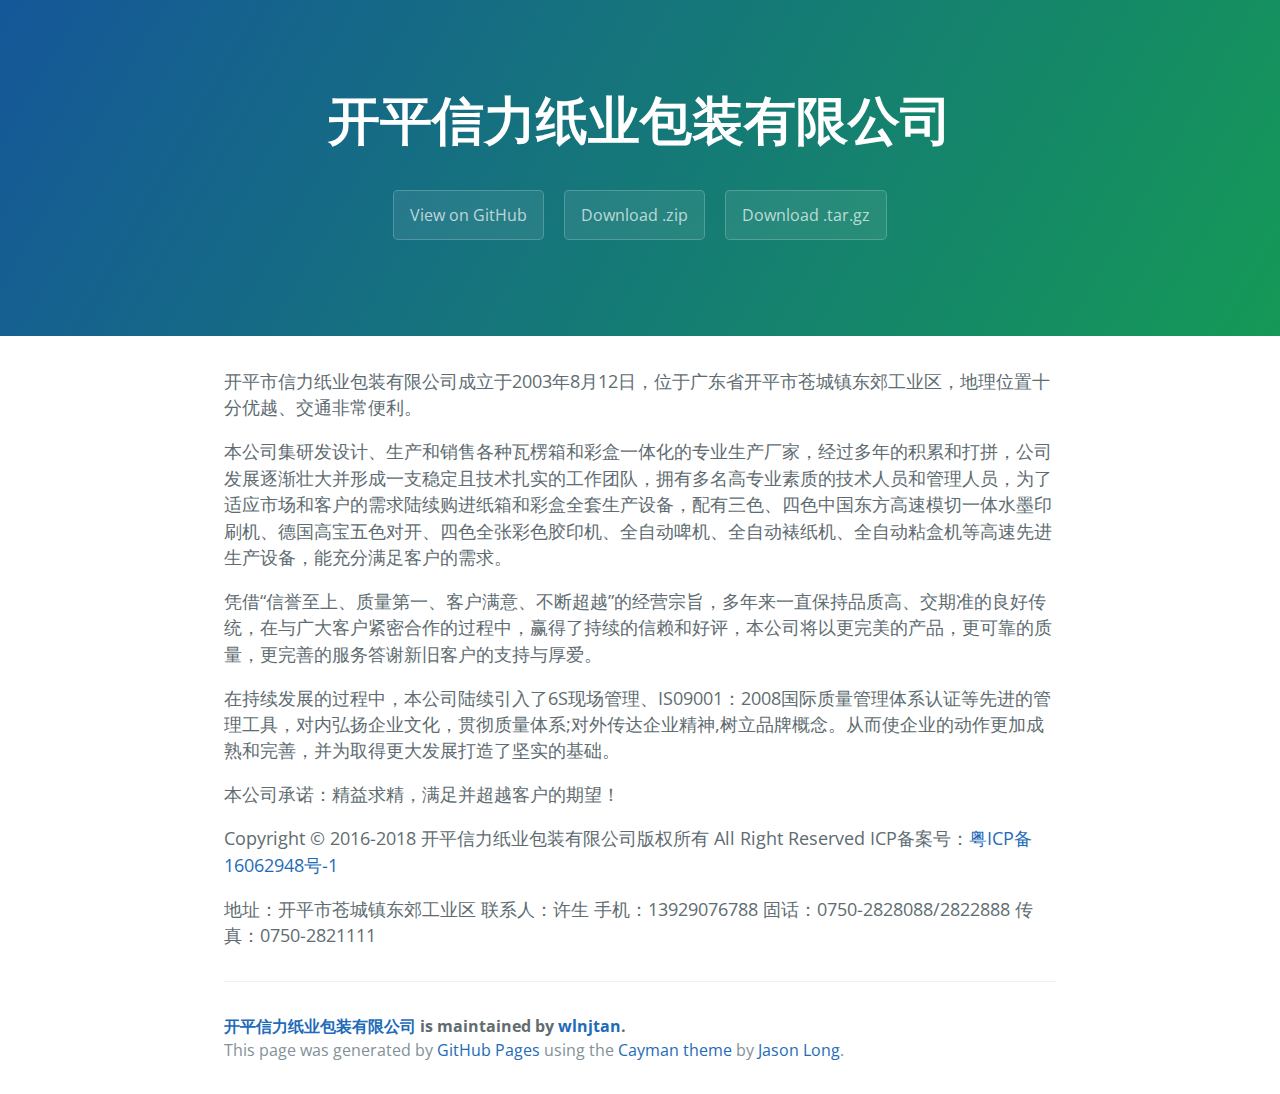
==== index.html @ 3b200a94 "Create master branch via GitHub" ====
<!DOCTYPE html>
<html lang="en-us">
  <head>
    <meta charset="UTF-8">
    <title>开平信力纸业包装有限公司 by wlnjtan</title>
    <meta name="viewport" content="width=device-width, initial-scale=1">
    <link rel="stylesheet" type="text/css" href="stylesheets/normalize.css" media="screen">
    <link href='https://fonts.googleapis.com/css?family=Open+Sans:400,700' rel='stylesheet' type='text/css'>
    <link rel="stylesheet" type="text/css" href="stylesheets/stylesheet.css" media="screen">
    <link rel="stylesheet" type="text/css" href="stylesheets/github-light.css" media="screen">
  </head>
  <body>
    <section class="page-header">
      <h1 class="project-name">开平信力纸业包装有限公司</h1>
      <h2 class="project-tagline"></h2>
      <a href="https://github.com/wlnjtan/xinli" class="btn">View on GitHub</a>
      <a href="https://github.com/wlnjtan/xinli/zipball/master" class="btn">Download .zip</a>
      <a href="https://github.com/wlnjtan/xinli/tarball/master" class="btn">Download .tar.gz</a>
    </section>

    <section class="main-content">
      <p>开平市信力纸业包装有限公司成立于2003年8月12日，位于广东省开平市苍城镇东郊工业区，地理位置十分优越、交通非常便利。</p>

<p>本公司集研发设计、生产和销售各种瓦楞箱和彩盒一体化的专业生产厂家，经过多年的积累和打拼，公司发展逐渐壮大并形成一支稳定且技术扎实的工作团队，拥有多名高专业素质的技术人员和管理人员，为了适应市场和客户的需求陆续购进纸箱和彩盒全套生产设备，配有三色、四色中国东方高速模切一体水墨印刷机、德国高宝五色对开、四色全张彩色胶印机、全自动啤机、全自动裱纸机、全自动粘盒机等高速先进生产设备，能充分满足客户的需求。</p>

<p>凭借“信誉至上、质量第一、客户满意、不断超越”的经营宗旨，多年来一直保持品质高、交期准的良好传统，在与广大客户紧密合作的过程中，赢得了持续的信赖和好评，本公司将以更完美的产品，更可靠的质量，更完善的服务答谢新旧客户的支持与厚爱。</p>

<p>在持续发展的过程中，本公司陆续引入了6S现场管理、IS09001：2008国际质量管理体系认证等先进的管理工具，对内弘扬企业文化，贯彻质量体系;对外传达企业精神,树立品牌概念。从而使企业的动作更加成熟和完善，并为取得更大发展打造了坚实的基础。</p>

<p>本公司承诺：精益求精，满足并超越客户的期望！</p>

<p>Copyright © 2016-2018 开平信力纸业包装有限公司版权所有 All Right Reserved
ICP备案号：<a href="http://www.miitbeian.gov.cn/publish/query/indexFirst.action">粤ICP备16062948号-1</a></p>

<p>地址：开平市苍城镇东郊工业区 联系人：许生  手机：13929076788 固话：0750-2828088/2822888  传真：0750-2821111</p>

      <footer class="site-footer">
        <span class="site-footer-owner"><a href="https://github.com/wlnjtan/xinli">开平信力纸业包装有限公司</a> is maintained by <a href="https://github.com/wlnjtan">wlnjtan</a>.</span>

        <span class="site-footer-credits">This page was generated by <a href="https://pages.github.com">GitHub Pages</a> using the <a href="https://github.com/jasonlong/cayman-theme">Cayman theme</a> by <a href="https://twitter.com/jasonlong">Jason Long</a>.</span>
      </footer>

    </section>

  
  </body>
</html>
---- stylesheets/stylesheet.css ----
* {
  box-sizing: border-box; }

body {
  padding: 0;
  margin: 0;
  font-family: "Open Sans", "Helvetica Neue", Helvetica, Arial, sans-serif;
  font-size: 16px;
  line-height: 1.5;
  color: #606c71; }

a {
  color: #1e6bb8;
  text-decoration: none; }
  a:hover {
    text-decoration: underline; }

.btn {
  display: inline-block;
  margin-bottom: 1rem;
  color: rgba(255, 255, 255, 0.7);
  background-color: rgba(255, 255, 255, 0.08);
  border-color: rgba(255, 255, 255, 0.2);
  border-style: solid;
  border-width: 1px;
  border-radius: 0.3rem;
  transition: color 0.2s, background-color 0.2s, border-color 0.2s; }
  .btn + .btn {
    margin-left: 1rem; }

.btn:hover {
  color: rgba(255, 255, 255, 0.8);
  text-decoration: none;
  background-color: rgba(255, 255, 255, 0.2);
  border-color: rgba(255, 255, 255, 0.3); }

@media screen and (min-width: 64em) {
  .btn {
    padding: 0.75rem 1rem; } }

@media screen and (min-width: 42em) and (max-width: 64em) {
  .btn {
    padding: 0.6rem 0.9rem;
    font-size: 0.9rem; } }

@media screen and (max-width: 42em) {
  .btn {
    display: block;
    width: 100%;
    padding: 0.75rem;
    font-size: 0.9rem; }
    .btn + .btn {
      margin-top: 1rem;
      margin-left: 0; } }

.page-header {
  color: #fff;
  text-align: center;
  background-color: #159957;
  background-image: linear-gradient(120deg, #155799, #159957); }

@media screen and (min-width: 64em) {
  .page-header {
    padding: 5rem 6rem; } }

@media screen and (min-width: 42em) and (max-width: 64em) {
  .page-header {
    padding: 3rem 4rem; } }

@media screen and (max-width: 42em) {
  .page-header {
    padding: 2rem 1rem; } }

.project-name {
  margin-top: 0;
  margin-bottom: 0.1rem; }

@media screen and (min-width: 64em) {
  .project-name {
    font-size: 3.25rem; } }

@media screen and (min-width: 42em) and (max-width: 64em) {
  .project-name {
    font-size: 2.25rem; } }

@media screen and (max-width: 42em) {
  .project-name {
    font-size: 1.75rem; } }

.project-tagline {
  margin-bottom: 2rem;
  font-weight: normal;
  opacity: 0.7; }

@media screen and (min-width: 64em) {
  .project-tagline {
    font-size: 1.25rem; } }

@media screen and (min-width: 42em) and (max-width: 64em) {
  .project-tagline {
    font-size: 1.15rem; } }

@media screen and (max-width: 42em) {
  .project-tagline {
    font-size: 1rem; } }

.main-content :first-child {
  margin-top: 0; }
.main-content img {
  max-width: 100%; }
.main-content h1, .main-content h2, .main-content h3, .main-content h4, .main-content h5, .main-content h6 {
  margin-top: 2rem;
  margin-bottom: 1rem;
  font-weight: normal;
  color: #159957; }
.main-content p {
  margin-bottom: 1em; }
.main-content code {
  padding: 2px 4px;
  font-family: Consolas, "Liberation Mono", Menlo, Courier, monospace;
  font-size: 0.9rem;
  color: #383e41;
  background-color: #f3f6fa;
  border-radius: 0.3rem; }
.main-content pre {
  padding: 0.8rem;
  margin-top: 0;
  margin-bottom: 1rem;
  font: 1rem Consolas, "Liberation Mono", Menlo, Courier, monospace;
  color: #567482;
  word-wrap: normal;
  background-color: #f3f6fa;
  border: solid 1px #dce6f0;
  border-radius: 0.3rem; }
  .main-content pre > code {
    padding: 0;
    margin: 0;
    font-size: 0.9rem;
    color: #567482;
    word-break: normal;
    white-space: pre;
    background: transparent;
    border: 0; }
.main-content .highlight {
  margin-bottom: 1rem; }
  .main-content .highlight pre {
    margin-bottom: 0;
    word-break: normal; }
.main-content .highlight pre, .main-content pre {
  padding: 0.8rem;
  overflow: auto;
  font-size: 0.9rem;
  line-height: 1.45;
  border-radius: 0.3rem; }
.main-content pre code, .main-content pre tt {
  display: inline;
  max-width: initial;
  padding: 0;
  margin: 0;
  overflow: initial;
  line-height: inherit;
  word-wrap: normal;
  background-color: transparent;
  border: 0; }
  .main-content pre code:before, .main-content pre code:after, .main-content pre tt:before, .main-content pre tt:after {
    content: normal; }
.main-content ul, .main-content ol {
  margin-top: 0; }
.main-content blockquote {
  padding: 0 1rem;
  margin-left: 0;
  color: #819198;
  border-left: 0.3rem solid #dce6f0; }
  .main-content blockquote > :first-child {
    margin-top: 0; }
  .main-content blockquote > :last-child {
    margin-bottom: 0; }
.main-content table {
  display: block;
  width: 100%;
  overflow: auto;
  word-break: normal;
  word-break: keep-all; }
  .main-content table th {
    font-weight: bold; }
  .main-content table th, .main-content table td {
    padding: 0.5rem 1rem;
    border: 1px solid #e9ebec; }
.main-content dl {
  padding: 0; }
  .main-content dl dt {
    padding: 0;
    margin-top: 1rem;
    font-size: 1rem;
    font-weight: bold; }
  .main-content dl dd {
    padding: 0;
    margin-bottom: 1rem; }
.main-content hr {
  height: 2px;
  padding: 0;
  margin: 1rem 0;
  background-color: #eff0f1;
  border: 0; }

@media screen and (min-width: 64em) {
  .main-content {
    max-width: 64rem;
    padding: 2rem 6rem;
    margin: 0 auto;
    font-size: 1.1rem; } }

@media screen and (min-width: 42em) and (max-width: 64em) {
  .main-content {
    padding: 2rem 4rem;
    font-size: 1.1rem; } }

@media screen and (max-width: 42em) {
  .main-content {
    padding: 2rem 1rem;
    font-size: 1rem; } }

.site-footer {
  padding-top: 2rem;
  margin-top: 2rem;
  border-top: solid 1px #eff0f1; }

.site-footer-owner {
  display: block;
  font-weight: bold; }

.site-footer-credits {
  color: #819198; }

@media screen and (min-width: 64em) {
  .site-footer {
    font-size: 1rem; } }

@media screen and (min-width: 42em) and (max-width: 64em) {
  .site-footer {
    font-size: 1rem; } }

@media screen and (max-width: 42em) {
  .site-footer {
    font-size: 0.9rem; } }
---- stylesheets/github-light.css ----
/*
The MIT License (MIT)

Copyright (c) 2016 GitHub, Inc.

Permission is hereby granted, free of charge, to any person obtaining a copy
of this software and associated documentation files (the "Software"), to deal
in the Software without restriction, including without limitation the rights
to use, copy, modify, merge, publish, distribute, sublicense, and/or sell
copies of the Software, and to permit persons to whom the Software is
furnished to do so, subject to the following conditions:

The above copyright notice and this permission notice shall be included in all
copies or substantial portions of the Software.

THE SOFTWARE IS PROVIDED "AS IS", WITHOUT WARRANTY OF ANY KIND, EXPRESS OR
IMPLIED, INCLUDING BUT NOT LIMITED TO THE WARRANTIES OF MERCHANTABILITY,
FITNESS FOR A PARTICULAR PURPOSE AND NONINFRINGEMENT. IN NO EVENT SHALL THE
AUTHORS OR COPYRIGHT HOLDERS BE LIABLE FOR ANY CLAIM, DAMAGES OR OTHER
LIABILITY, WHETHER IN AN ACTION OF CONTRACT, TORT OR OTHERWISE, ARISING FROM,
OUT OF OR IN CONNECTION WITH THE SOFTWARE OR THE USE OR OTHER DEALINGS IN THE
SOFTWARE.

*/

.pl-c /* comment */ {
  color: #969896;
}

.pl-c1 /* constant, variable.other.constant, support, meta.property-name, support.constant, support.variable, meta.module-reference, markup.raw, meta.diff.header */,
.pl-s .pl-v /* string variable */ {
  color: #0086b3;
}

.pl-e /* entity */,
.pl-en /* entity.name */ {
  color: #795da3;
}

.pl-smi /* variable.parameter.function, storage.modifier.package, storage.modifier.import, storage.type.java, variable.other */,
.pl-s .pl-s1 /* string source */ {
  color: #333;
}

.pl-ent /* entity.name.tag */ {
  color: #63a35c;
}

.pl-k /* keyword, storage, storage.type */ {
  color: #a71d5d;
}

.pl-s /* string */,
.pl-pds /* punctuation.definition.string, string.regexp.character-class */,
.pl-s .pl-pse .pl-s1 /* string punctuation.section.embedded source */,
.pl-sr /* string.regexp */,
.pl-sr .pl-cce /* string.regexp constant.character.escape */,
.pl-sr .pl-sre /* string.regexp source.ruby.embedded */,
.pl-sr .pl-sra /* string.regexp string.regexp.arbitrary-repitition */ {
  color: #183691;
}

.pl-v /* variable */ {
  color: #ed6a43;
}

.pl-id /* invalid.deprecated */ {
  color: #b52a1d;
}

.pl-ii /* invalid.illegal */ {
  color: #f8f8f8;
  background-color: #b52a1d;
}

.pl-sr .pl-cce /* string.regexp constant.character.escape */ {
  font-weight: bold;
  color: #63a35c;
}

.pl-ml /* markup.list */ {
  color: #693a17;
}

.pl-mh /* markup.heading */,
.pl-mh .pl-en /* markup.heading entity.name */,
.pl-ms /* meta.separator */ {
  font-weight: bold;
  color: #1d3e81;
}

.pl-mq /* markup.quote */ {
  color: #008080;
}

.pl-mi /* markup.italic */ {
  font-style: italic;
  color: #333;
}

.pl-mb /* markup.bold */ {
  font-weight: bold;
  color: #333;
}

.pl-md /* markup.deleted, meta.diff.header.from-file */ {
  color: #bd2c00;
  background-color: #ffecec;
}

.pl-mi1 /* markup.inserted, meta.diff.header.to-file */ {
  color: #55a532;
  background-color: #eaffea;
}

.pl-mdr /* meta.diff.range */ {
  font-weight: bold;
  color: #795da3;
}

.pl-mo /* meta.output */ {
  color: #1d3e81;
}
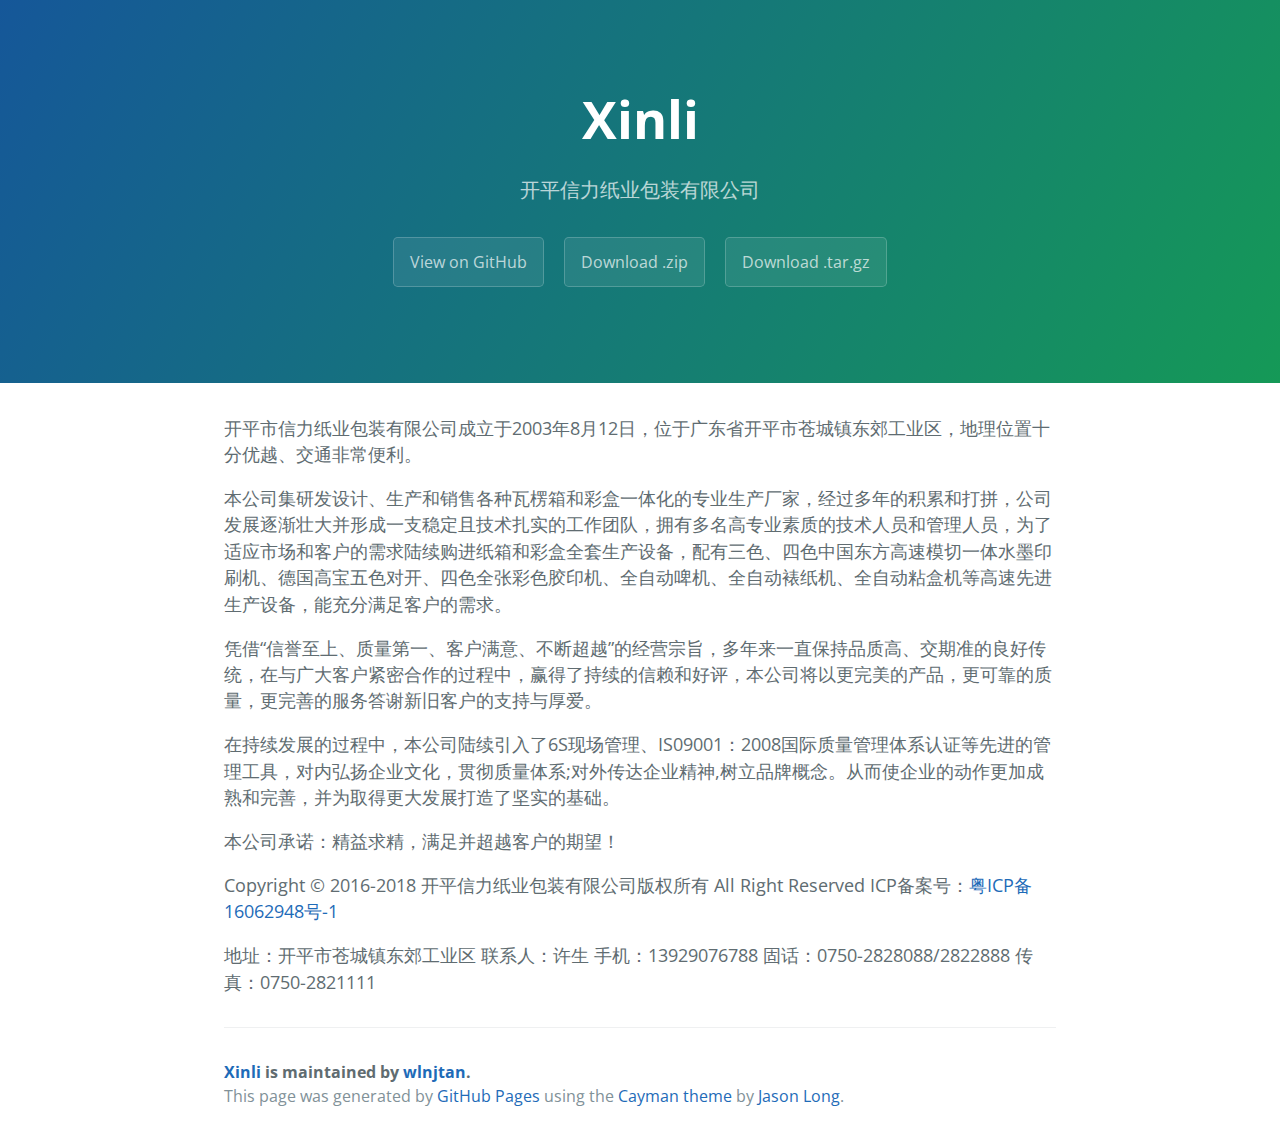
==== commit 2e626bf2: "Create master branch via GitHub" ====
--- a/index.html
+++ b/index.html
@@ -2,7 +2,7 @@
 <html lang="en-us">
   <head>
     <meta charset="UTF-8">
-    <title>开平信力纸业包装有限公司 by wlnjtan</title>
+    <title>Xinli by wlnjtan</title>
     <meta name="viewport" content="width=device-width, initial-scale=1">
     <link rel="stylesheet" type="text/css" href="stylesheets/normalize.css" media="screen">
     <link href='https://fonts.googleapis.com/css?family=Open+Sans:400,700' rel='stylesheet' type='text/css'>
@@ -11,8 +11,8 @@
   </head>
   <body>
     <section class="page-header">
-      <h1 class="project-name">开平信力纸业包装有限公司</h1>
-      <h2 class="project-tagline"></h2>
+      <h1 class="project-name">Xinli</h1>
+      <h2 class="project-tagline">开平信力纸业包装有限公司</h2>
       <a href="https://github.com/wlnjtan/xinli" class="btn">View on GitHub</a>
       <a href="https://github.com/wlnjtan/xinli/zipball/master" class="btn">Download .zip</a>
       <a href="https://github.com/wlnjtan/xinli/tarball/master" class="btn">Download .tar.gz</a>
@@ -35,7 +35,7 @@
 <p>地址：开平市苍城镇东郊工业区 联系人：许生  手机：13929076788 固话：0750-2828088/2822888  传真：0750-2821111</p>
 
       <footer class="site-footer">
-        <span class="site-footer-owner"><a href="https://github.com/wlnjtan/xinli">开平信力纸业包装有限公司</a> is maintained by <a href="https://github.com/wlnjtan">wlnjtan</a>.</span>
+        <span class="site-footer-owner"><a href="https://github.com/wlnjtan/xinli">Xinli</a> is maintained by <a href="https://github.com/wlnjtan">wlnjtan</a>.</span>
 
         <span class="site-footer-credits">This page was generated by <a href="https://pages.github.com">GitHub Pages</a> using the <a href="https://github.com/jasonlong/cayman-theme">Cayman theme</a> by <a href="https://twitter.com/jasonlong">Jason Long</a>.</span>
       </footer>
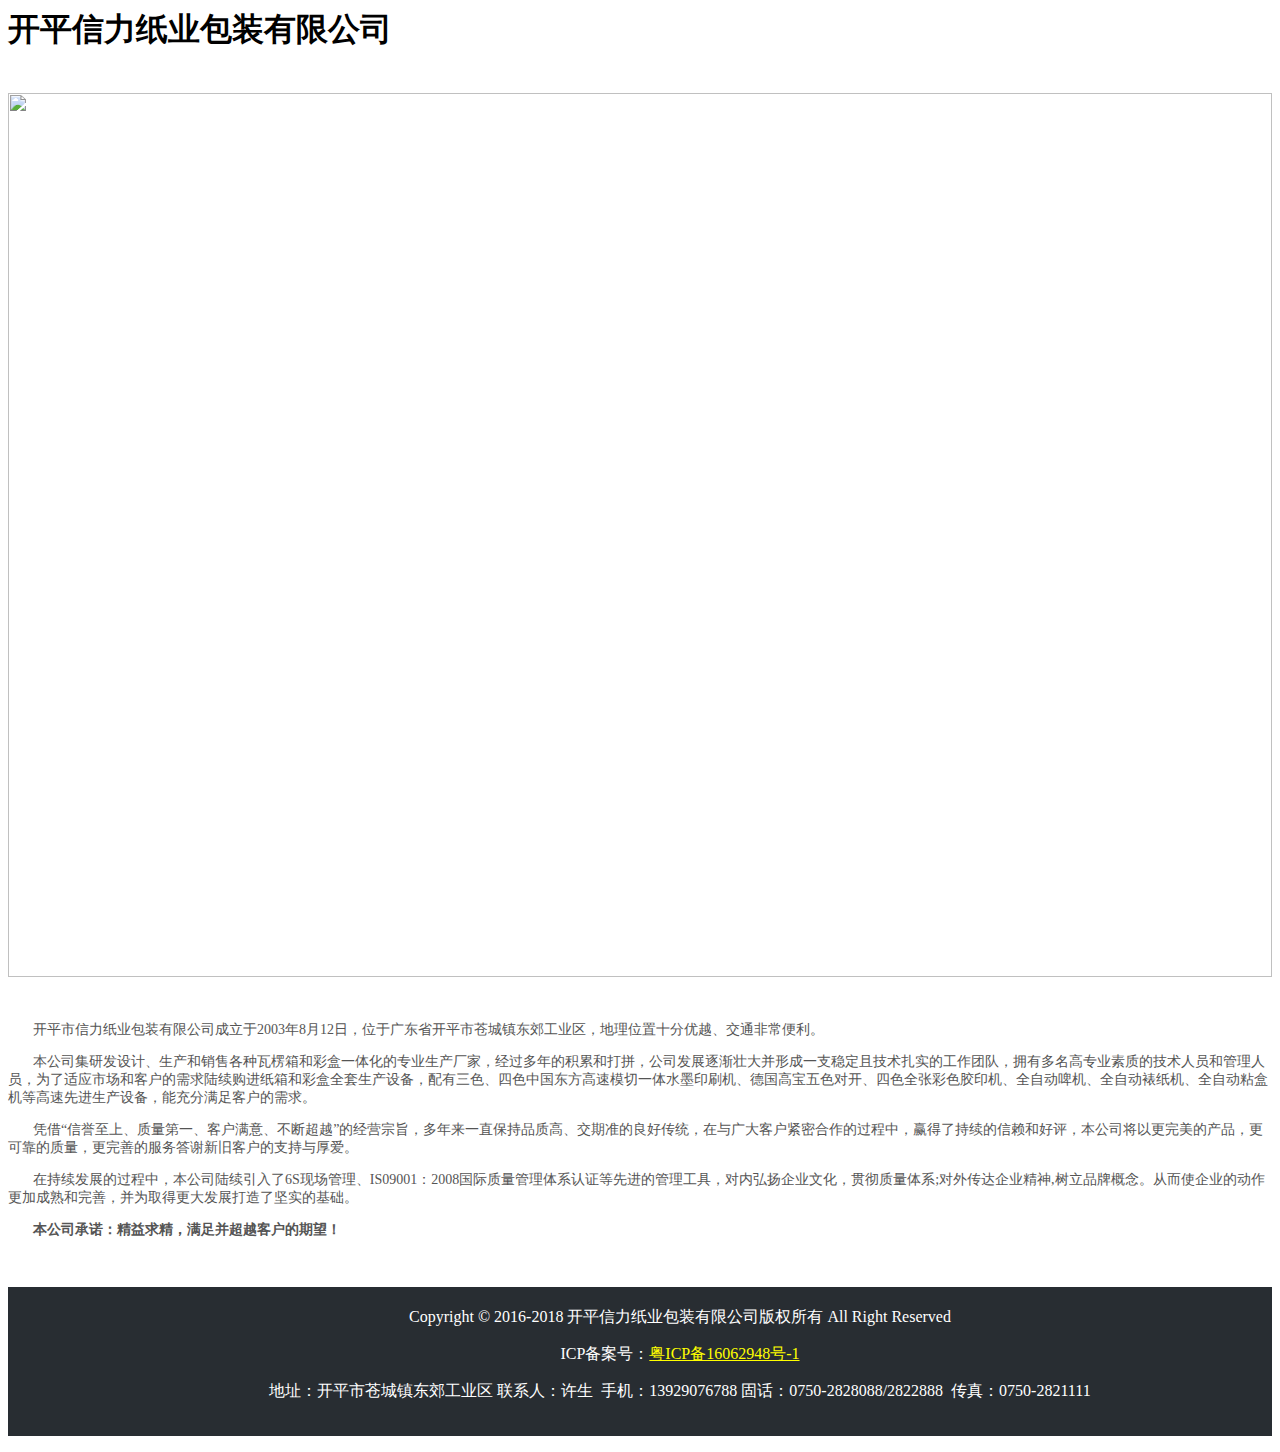
==== commit ccbb77fe: "." ====
--- a/index.html
+++ b/index.html
@@ -1,47 +1,69 @@
-<!DOCTYPE html>
-<html lang="en-us">
-  <head>
-    <meta charset="UTF-8">
-    <title>Xinli by wlnjtan</title>
-    <meta name="viewport" content="width=device-width, initial-scale=1">
-    <link rel="stylesheet" type="text/css" href="stylesheets/normalize.css" media="screen">
-    <link href='https://fonts.googleapis.com/css?family=Open+Sans:400,700' rel='stylesheet' type='text/css'>
-    <link rel="stylesheet" type="text/css" href="stylesheets/stylesheet.css" media="screen">
-    <link rel="stylesheet" type="text/css" href="stylesheets/github-light.css" media="screen">
-  </head>
-  <body>
-    <section class="page-header">
-      <h1 class="project-name">Xinli</h1>
-      <h2 class="project-tagline">开平信力纸业包装有限公司</h2>
-      <a href="https://github.com/wlnjtan/xinli" class="btn">View on GitHub</a>
-      <a href="https://github.com/wlnjtan/xinli/zipball/master" class="btn">Download .zip</a>
-      <a href="https://github.com/wlnjtan/xinli/tarball/master" class="btn">Download .tar.gz</a>
-    </section>
+<html xmlns="http://www.w3.org/1999/xhtml" slick-uniqueid="3"><head>
+    
+    <meta http-equiv="Content-Type" content="text/html; charset=utf-8">
+    <meta http-equiv="X-UA-Compatible" content="IE=edge">
+    <title>信力纸业包装有限公司_信力包装</title>
+    <meta name="keywords" content="纸箱包装, 精品礼盒">
+    <meta name="description" content="纸箱包装, 精品礼盒,彩盒印刷，彩盒定制">
+</head>
+<body data-feedly-mini="yes" youdao="bind">
+<style>
+    .nav-main {
+        left:auto;
+        right:0px;
+    }
+</style>
+<div class="header">
+    <div class="nav-wrap"><!--#d9c1a9;-->
+        <div class="container nav" style=" height:85px;">
+                 <h1 class="logo-bd ui-left" style="margin-top:0px;/* text-align: center; */">
+开平信力纸业包装有限公司
+        </h1>
+        </div>
+    </div>
+</div>
+<div class="hy-box">
+                    <div class="hy-qalist"><img src="cf2.jpg" alt="" style="width:100%;"> 
+<p style="font-family:微软雅黑;color:#555555;font-size:14px;text-indent:25px;">
+	<br>
+</p>
+<p style="font-family:微软雅黑;color:#555555;font-size:14px;text-indent:25px;">
+	开平市信力纸业包装有限公司成立于2003年8月12日，位于广东省开平市苍城镇东郊工业区，地理位置十分优越、交通非常便利。
+</p>
+<p style="font-family:微软雅黑;color:#555555;font-size:14px;text-indent:25px;">
+	本公司集研发设计、生产和销售各种瓦楞箱和彩盒一体化的专业生产厂家，经过多年的积累和打拼，公司发展逐渐壮大并形成一支稳定且技术扎实的工作团队，拥有多名高专业素质的技术人员和管理人员，为了适应市场和客户的需求陆续购进纸箱和彩盒全套生产设备，配有三色、四色中国东方高速模切一体水墨印刷机、德国高宝五色对开、四色全张彩色胶印机、全自动啤机、全自动裱纸机、全自动粘盒机等高速先进生产设备，能充分满足客户的需求。
+</p>
+<p style="font-family:微软雅黑;color:#555555;font-size:14px;text-indent:25px;">
+	凭借“信誉至上、质量第一、客户满意、不断超越”的经营宗旨，多年来一直保持品质高、交期准的良好传统，在与广大客户紧密合作的过程中，赢得了持续的信赖和好评，本公司将以更完美的产品，更可靠的质量，更完善的服务答谢新旧客户的支持与厚爱。
+</p>
+<p style="font-family:微软雅黑;color:#555555;font-size:14px;text-indent:25px;">
+	在持续发展的过程中，本公司陆续引入了6S现场管理、IS09001：2008国际质量管理体系认证等先进的管理工具，对内弘扬企业文化，贯彻质量体系;对外传达企业精神,树立品牌概念。从而使企业的动作更加成熟和完善，并为取得更大发展打造了坚实的基础。
+</p>
+<p style="font-family:微软雅黑;color:#555555;font-size:14px;text-indent:25px;">
+	<strong>本公司承诺：精益求精，满足并超越客户的期望！</strong> 
+</p>
+<br></div>
+                </div>
+<footer style="background:#282d32;">
+    <dl class="container" style="text-align:center;">
+        <dd style="width:100%;color: white;padding-top: 20px;">
+            Copyright © 2016-2018 开平信力纸业包装有限公司版权所有 All Right Reserved<br>
+<p>
+		ICP备案号：<a href="http://www.miitbeian.gov.cn/publish/query/indexFirst.action" target="_blank" style="
+    color: yellow;
+">粤ICP备16062948号-1</a>
+</p>
+<p>
+	地址：开平市苍城镇东郊工业区 联系人：许生 &nbsp;手机：13929076788 固话：0750-2828088/2822888 &nbsp;传真：0750-2821111
+</p>
+<p>
+	<br>
+</p>
+            
+        </dd>
+    </dl>
+</footer>
 
-    <section class="main-content">
-      <p>开平市信力纸业包装有限公司成立于2003年8月12日，位于广东省开平市苍城镇东郊工业区，地理位置十分优越、交通非常便利。</p>
 
-<p>本公司集研发设计、生产和销售各种瓦楞箱和彩盒一体化的专业生产厂家，经过多年的积累和打拼，公司发展逐渐壮大并形成一支稳定且技术扎实的工作团队，拥有多名高专业素质的技术人员和管理人员，为了适应市场和客户的需求陆续购进纸箱和彩盒全套生产设备，配有三色、四色中国东方高速模切一体水墨印刷机、德国高宝五色对开、四色全张彩色胶印机、全自动啤机、全自动裱纸机、全自动粘盒机等高速先进生产设备，能充分满足客户的需求。</p>
 
-<p>凭借“信誉至上、质量第一、客户满意、不断超越”的经营宗旨，多年来一直保持品质高、交期准的良好传统，在与广大客户紧密合作的过程中，赢得了持续的信赖和好评，本公司将以更完美的产品，更可靠的质量，更完善的服务答谢新旧客户的支持与厚爱。</p>
-
-<p>在持续发展的过程中，本公司陆续引入了6S现场管理、IS09001：2008国际质量管理体系认证等先进的管理工具，对内弘扬企业文化，贯彻质量体系;对外传达企业精神,树立品牌概念。从而使企业的动作更加成熟和完善，并为取得更大发展打造了坚实的基础。</p>
-
-<p>本公司承诺：精益求精，满足并超越客户的期望！</p>
-
-<p>Copyright © 2016-2018 开平信力纸业包装有限公司版权所有 All Right Reserved
-ICP备案号：<a href="http://www.miitbeian.gov.cn/publish/query/indexFirst.action">粤ICP备16062948号-1</a></p>
-
-<p>地址：开平市苍城镇东郊工业区 联系人：许生  手机：13929076788 固话：0750-2828088/2822888  传真：0750-2821111</p>
-
-      <footer class="site-footer">
-        <span class="site-footer-owner"><a href="https://github.com/wlnjtan/xinli">Xinli</a> is maintained by <a href="https://github.com/wlnjtan">wlnjtan</a>.</span>
-
-        <span class="site-footer-credits">This page was generated by <a href="https://pages.github.com">GitHub Pages</a> using the <a href="https://github.com/jasonlong/cayman-theme">Cayman theme</a> by <a href="https://twitter.com/jasonlong">Jason Long</a>.</span>
-      </footer>
-
-    </section>
-
-  
-  </body>
-</html>
+<div id="feedly-mini" title="feedly Mini tookit"></div></body></html>
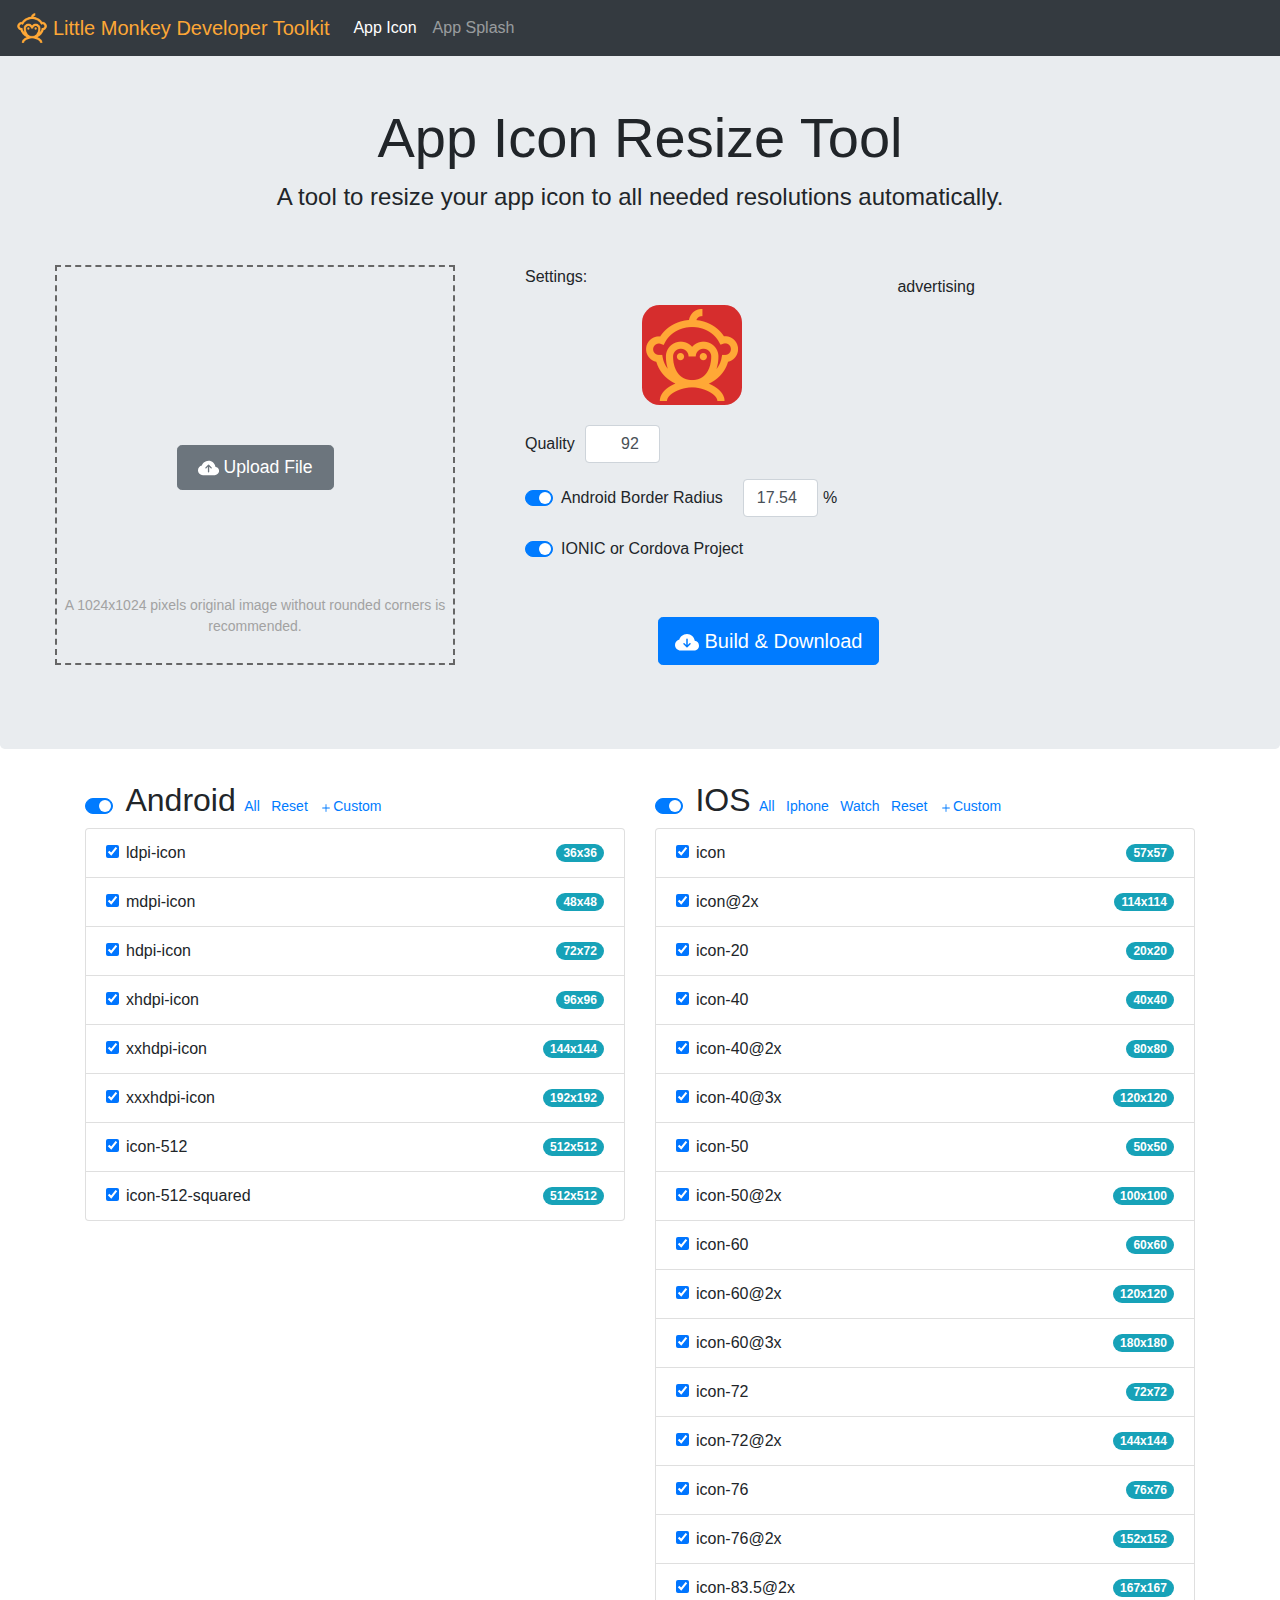
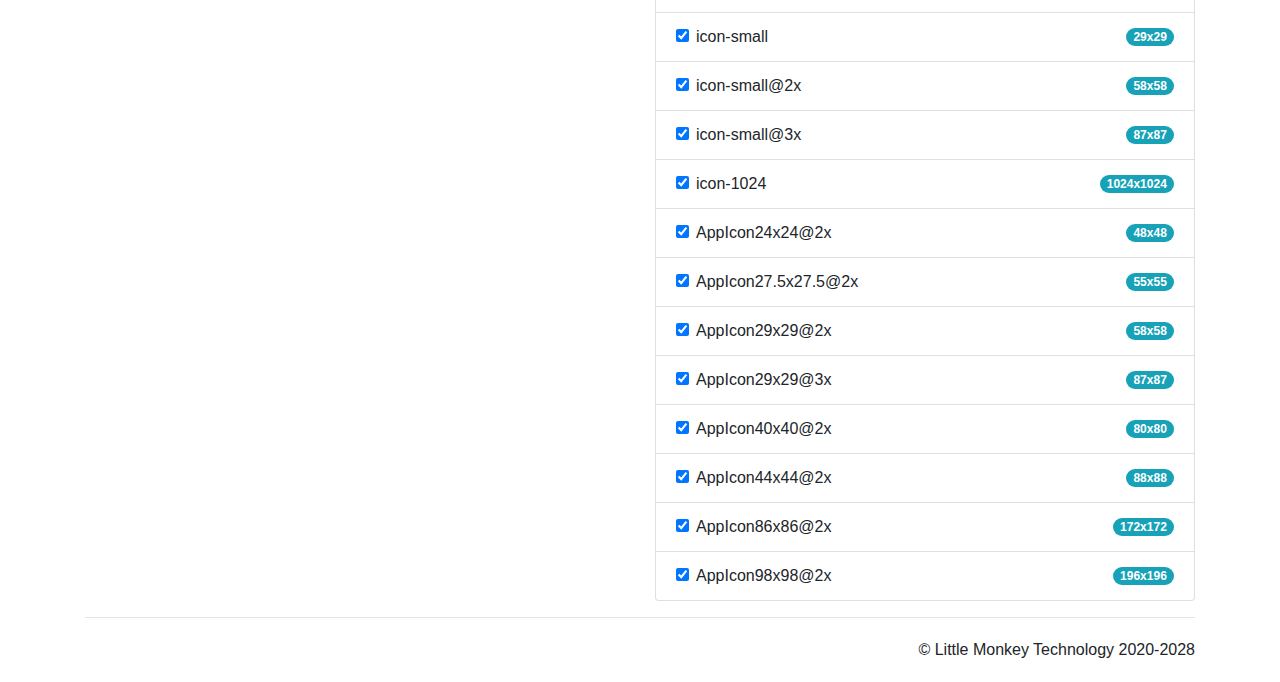
==== commit 1e90349d: "Add files via upload" ====
--- a/index.html
+++ b/index.html
@@ -1,69 +1,298 @@
-<html xmlns="http://www.w3.org/1999/xhtml" slick-uniqueid="3"><head>
-    
-    <meta http-equiv="Content-Type" content="text/html; charset=utf-8">
-    <meta http-equiv="X-UA-Compatible" content="IE=edge">
-    <title>信力纸业包装有限公司_信力包装</title>
-    <meta name="keywords" content="纸箱包装, 精品礼盒">
-    <meta name="description" content="纸箱包装, 精品礼盒,彩盒印刷，彩盒定制">
-</head>
-<body data-feedly-mini="yes" youdao="bind">
-<style>
-    .nav-main {
-        left:auto;
-        right:0px;
-    }
-</style>
-<div class="header">
-    <div class="nav-wrap"><!--#d9c1a9;-->
-        <div class="container nav" style=" height:85px;">
-                 <h1 class="logo-bd ui-left" style="margin-top:0px;/* text-align: center; */">
-开平信力纸业包装有限公司
-        </h1>
-        </div>
-    </div>
-</div>
-<div class="hy-box">
-                    <div class="hy-qalist"><img src="cf2.jpg" alt="" style="width:100%;"> 
-<p style="font-family:微软雅黑;color:#555555;font-size:14px;text-indent:25px;">
-	<br>
-</p>
-<p style="font-family:微软雅黑;color:#555555;font-size:14px;text-indent:25px;">
-	开平市信力纸业包装有限公司成立于2003年8月12日，位于广东省开平市苍城镇东郊工业区，地理位置十分优越、交通非常便利。
-</p>
-<p style="font-family:微软雅黑;color:#555555;font-size:14px;text-indent:25px;">
-	本公司集研发设计、生产和销售各种瓦楞箱和彩盒一体化的专业生产厂家，经过多年的积累和打拼，公司发展逐渐壮大并形成一支稳定且技术扎实的工作团队，拥有多名高专业素质的技术人员和管理人员，为了适应市场和客户的需求陆续购进纸箱和彩盒全套生产设备，配有三色、四色中国东方高速模切一体水墨印刷机、德国高宝五色对开、四色全张彩色胶印机、全自动啤机、全自动裱纸机、全自动粘盒机等高速先进生产设备，能充分满足客户的需求。
-</p>
-<p style="font-family:微软雅黑;color:#555555;font-size:14px;text-indent:25px;">
-	凭借“信誉至上、质量第一、客户满意、不断超越”的经营宗旨，多年来一直保持品质高、交期准的良好传统，在与广大客户紧密合作的过程中，赢得了持续的信赖和好评，本公司将以更完美的产品，更可靠的质量，更完善的服务答谢新旧客户的支持与厚爱。
-</p>
-<p style="font-family:微软雅黑;color:#555555;font-size:14px;text-indent:25px;">
-	在持续发展的过程中，本公司陆续引入了6S现场管理、IS09001：2008国际质量管理体系认证等先进的管理工具，对内弘扬企业文化，贯彻质量体系;对外传达企业精神,树立品牌概念。从而使企业的动作更加成熟和完善，并为取得更大发展打造了坚实的基础。
-</p>
-<p style="font-family:微软雅黑;color:#555555;font-size:14px;text-indent:25px;">
-	<strong>本公司承诺：精益求精，满足并超越客户的期望！</strong> 
-</p>
-<br></div>
-                </div>
-<footer style="background:#282d32;">
-    <dl class="container" style="text-align:center;">
-        <dd style="width:100%;color: white;padding-top: 20px;">
-            Copyright © 2016-2018 开平信力纸业包装有限公司版权所有 All Right Reserved<br>
-<p>
-		ICP备案号：<a href="http://www.miitbeian.gov.cn/publish/query/indexFirst.action" target="_blank" style="
-    color: yellow;
-">粤ICP备16062948号-1</a>
-</p>
-<p>
-	地址：开平市苍城镇东郊工业区 联系人：许生 &nbsp;手机：13929076788 固话：0750-2828088/2822888 &nbsp;传真：0750-2821111
-</p>
-<p>
-	<br>
-</p>
-            
-        </dd>
-    </dl>
-</footer>
-
-
-
-<div id="feedly-mini" title="feedly Mini tookit"></div></body></html>
+<!doctype html>
+<html lang="en">
+  <head>
+    <!-- Required meta tags -->
+    <meta charset="utf-8">
+    <meta name="viewport" content="width=device-width, initial-scale=1, shrink-to-fit=no">
+
+    <!-- Bootstrap CSS -->
+    <!--link rel="stylesheet" href="https://stackpath.bootstrapcdn.com/bootstrap/4.5.0/css/bootstrap.min.css" integrity="sha384-9aIt2nRpC12Uk9gS9baDl411NQApFmC26EwAOH8WgZl5MYYxFfc+NcPb1dKGj7Sk" crossorigin="anonymous"-->
+	
+	<link rel="stylesheet" href="./css/bootstrap.min.css">
+	
+	<link rel="stylesheet" href="./css/main.css">
+	<link rel="icon" href="favicon.ico" type="images/x-icon">
+
+    <title>Little Monkey Developer Toolkit</title>
+  </head>
+  <body>
+    <nav class="navbar navbar-expand-md navbar-dark fixed-top bg-dark">
+  <img src="./img/icon.png" style="width:2rem; margin-right:5px;" /> <span class="navbar-brand">Little Monkey Developer Toolkit</span>
+  <button class="navbar-toggler" type="button" data-toggle="collapse" data-target="#navbarsExampleDefault" aria-controls="navbarsExampleDefault" aria-expanded="false" aria-label="Toggle navigation">
+    <span class="navbar-toggler-icon"></span>
+  </button>
+
+  <div class="collapse navbar-collapse" id="navbarsExampleDefault">
+    <ul class="navbar-nav mr-auto">
+      <li class="nav-item active appicon-nav">
+        <a class="nav-link" href="javascript:void(0);" onclick="switchTool('appicon')">App Icon <span class="sr-only">(current)</span></a>
+      </li>
+      <li class="nav-item appsplash-nav">
+        <a class="nav-link" href="javascript:void(0);" onclick="switchTool('appsplash')">App Splash</a>
+      </li>
+      <!-- li class="nav-item">
+        <a class="nav-link disabled" href="#" tabindex="-1" aria-disabled="true">Disabled</a>
+      </li>
+      <li class="nav-item dropdown">
+        <a class="nav-link dropdown-toggle" href="#" id="dropdown01" data-toggle="dropdown" aria-haspopup="true" aria-expanded="false">Dropdown</a>
+        <div class="dropdown-menu" aria-labelledby="dropdown01">
+          <a class="dropdown-item" href="#">Action</a>
+          <a class="dropdown-item" href="#">Another action</a>
+          <a class="dropdown-item" href="#">Something else here</a>
+        </div>
+      </li-->
+    </ul>
+
+  </div>
+</nav>
+
+<main role="main">
+
+  <!-- Main jumbotron for a primary marketing message or call to action -->
+  <div class="jumbotron">
+    <div class="container">
+      <h1 id="header-title" class="display-4">App Icon Resize Tool</h1>
+      <p>A tool to resize your app icon to all needed resolutions automatically.</p>
+	  
+	  <div class="upload-area splash">
+		<div class="uploaddiv" draggable="false" ondrop="dropfile(event)">
+			<button type="button" class="btn btn-secondary btn-lg upload-btn">
+				<svg width="1.2em" height="1.2em" viewBox="0 0 16 16" class="bi bi-cloud-arrow-up-fill" fill="currentColor" xmlns="http://www.w3.org/2000/svg">
+				  <path fill-rule="evenodd" d="M8 2a5.53 5.53 0 0 0-3.594 1.342c-.766.66-1.321 1.52-1.464 2.383C1.266 6.095 0 7.555 0 9.318 0 11.366 1.708 13 3.781 13h8.906C14.502 13 16 11.57 16 9.773c0-1.636-1.242-2.969-2.834-3.194C12.923 3.999 10.69 2 8 2zm2.354 5.146l-2-2a.5.5 0 0 0-.708 0l-2 2a.5.5 0 1 0 .708.708L7.5 6.707V10.5a.5.5 0 0 0 1 0V6.707l1.146 1.147a.5.5 0 0 0 .708-.708z"/>
+				</svg>
+				<input type="file" id="changeMore" onchange="fileChange(event)" accept="image/*">
+				Upload File
+			</button>
+			
+			<p class="only-icon">A 1024x1024 pixels original image without rounded corners is recommended.</p>
+			<p class="only-splash">A 2732x2732 pixels original image is recommended.</p>
+			<div id="previewdiv" style="display:block;">
+				<div id="ImgCon" onclick="showSafeArea()">
+					
+				</div>
+				<div id="safe-area">
+				</div>
+			</div>
+		</div>
+		<div class="control-area">
+			<p style="font-weight:500;">
+				Settings:
+			</p>
+			<img id="icon-preview" src="./img/icon.png">
+			<div class="form-group form-inline">
+				<label>Quality</label>
+				<input type="number" class="form-control" min="50" max="100.00" step="1" id="output-quality" value="92" placeholder="percentage">
+			</div>
+			<form class="form-inline android-rounded-form">
+				<div class="custom-control custom-switch">
+				  <input type="checkbox" class="custom-control-input" id="android-rounded" aria-label="Checkbox for Android Border radius" checked>
+				  <label class="custom-control-label" for="android-rounded">
+					Android Border Radius
+				  </label>
+				</div>
+				<div class="form-group">
+					<input type="number" class="form-control" min="0" max="100.00" step="0.01" id="android-border-radius" value="17.54" placeholder="percentage">
+					<label>%</label>
+				</div>
+			</form>
+			
+			<div class="custom-control custom-switch gen-zip-div">
+				  <input type="checkbox" class="custom-control-input" id="ionic-project" checked>
+				  <label class="custom-control-label" for="ionic-project">
+					IONIC or Cordova Project
+				  </label>
+			</div>
+			<div class="android-folder form-group form-inline" style="display:none;">
+				<label for="android-folder-select">Android Folder</label>
+				<select class="form-control" id="android-folder-select" disabled>
+				  <option value="mipmap">mipmap</option>
+				  <option value="drawable">drawable</option>
+				</select>
+			</div>
+			<button class="btn btn-primary btn-lg build-btn" onclick="build(event)">
+				<svg width="1.2em" height="1.2em" viewBox="0 0 16 16" class="bi bi-cloud-arrow-down-fill" fill="currentColor" xmlns="http://www.w3.org/2000/svg">
+				  <path fill-rule="evenodd" d="M8 2a5.53 5.53 0 0 0-3.594 1.342c-.766.66-1.321 1.52-1.464 2.383C1.266 6.095 0 7.555 0 9.318 0 11.366 1.708 13 3.781 13h8.906C14.502 13 16 11.57 16 9.773c0-1.636-1.242-2.969-2.834-3.194C12.923 3.999 10.69 2 8 2zm2.354 6.854l-2 2a.5.5 0 0 1-.708 0l-2-2a.5.5 0 1 1 .708-.708L7.5 9.293V5.5a.5.5 0 0 1 1 0v3.793l1.146-1.147a.5.5 0 0 1 .708.708z"/>
+				</svg> Build & Download
+			</button> 
+			
+		</div>
+		<div class="advertising-area1">
+                 advertising
+		</div>
+		<div style="clear:both;"></div>
+	 </div>
+
+    </div>
+  </div>
+
+  <div class="container">
+    <!-- Example row of columns -->
+    <div class="row">
+      <div class="col-md-6" id="android-ul">
+		<div class="ul-header">
+			<div class="custom-control custom-switch">
+			  <input type="checkbox" class="custom-control-input" id="android-ul-check" checked>
+			  <label class="custom-control-label" for="android-ul-check"> </label>
+			</div>
+			<h4 class="display-4">Android</h4>
+			<div class="btn-group" role="group">
+			  <button type="button" class="btn btn-link btn-sm" onclick="filterUL('ANDROID', 'ALL')">All</button>
+			  <button type="button" class="btn btn-link btn-sm only-splash" onclick="filterUL('ANDROID', 'port')">Portrait</button>
+			  <button type="button" class="btn btn-link btn-sm only-splash" onclick="filterUL('ANDROID', 'land')">Landscape</button>
+			  <button type="button" class="btn btn-link btn-sm" onclick="filterUL('ANDROID', 'RESET')">Reset</button>
+			  <button type="button" class="btn btn-link btn-sm" onclick="showAddCustomOptionDlg('android')">
+				  <svg width="1em" height="1em" viewBox="0 0 16 16" class="bi bi-plus" fill="currentColor" xmlns="http://www.w3.org/2000/svg">
+					<path fill-rule="evenodd" d="M8 3.5a.5.5 0 0 1 .5.5v4a.5.5 0 0 1-.5.5H4a.5.5 0 0 1 0-1h3.5V4a.5.5 0 0 1 .5-.5z"/>
+					<path fill-rule="evenodd" d="M7.5 8a.5.5 0 0 1 .5-.5h4a.5.5 0 0 1 0 1H8.5V12a.5.5 0 0 1-1 0V8z"/>
+				  </svg>Custom
+			   </button>
+			</div>
+		</div>
+        <ul class="icon-ul list-group">
+
+		</ul>
+      </div>
+      <div class="col-md-6"  id="ios-ul">
+		<div class="ul-header">
+			<div class="custom-control custom-switch">
+			  <input type="checkbox" class="custom-control-input" id="ios-ul-check" checked>
+			  <label class="custom-control-label" for="ios-ul-check"> </label>
+			</div>
+			<h4 class="display-4">IOS</h4>
+			<div class="btn-group" role="group">
+			  <button type="button" class="btn btn-link btn-sm" onclick="filterUL('IOS', 'ALL')">All</button>
+			  <button type="button" class="btn btn-link btn-sm only-icon" onclick="filterUL('IOS', 'iphone')">Iphone</button>
+			  <button type="button" class="btn btn-link btn-sm only-icon" onclick="filterUL('IOS', 'watch')">Watch</button>
+			  <button type="button" class="btn btn-link btn-sm only-splash" onclick="filterUL('IOS', 'port')">Portrait</button>
+			  <button type="button" class="btn btn-link btn-sm only-splash" onclick="filterUL('IOS', 'land')">Landscape</button>
+			  <button type="button" class="btn btn-link btn-sm" onclick="filterUL('IOS', 'RESET')">Reset</button>
+			  <button type="button" class="btn btn-link btn-sm" onclick="showAddCustomOptionDlg('ios')">
+				  <svg width="1em" height="1em" viewBox="0 0 16 16" class="bi bi-plus" fill="currentColor" xmlns="http://www.w3.org/2000/svg">
+					<path fill-rule="evenodd" d="M8 3.5a.5.5 0 0 1 .5.5v4a.5.5 0 0 1-.5.5H4a.5.5 0 0 1 0-1h3.5V4a.5.5 0 0 1 .5-.5z"/>
+					<path fill-rule="evenodd" d="M7.5 8a.5.5 0 0 1 .5-.5h4a.5.5 0 0 1 0 1H8.5V12a.5.5 0 0 1-1 0V8z"/>
+				  </svg>Custom
+			   </button>
+			</div>
+		</div>
+        <ul class="icon-ul list-group">
+	
+			
+		</ul>
+      </div>
+
+    </div>
+
+    <hr>
+
+  </div> <!-- /container -->
+
+</main>
+
+<div class="modal fade" id="addOptionModal" tabindex="-1" role="dialog" aria-hidden="true">
+  <div class="modal-dialog modal-dialog-centered">
+    <div class="modal-content">
+      <div class="modal-header">
+        <h5 class="modal-title">Create Custom Image Option</h5>
+        <button type="button" class="close" data-dismiss="modal" aria-label="Close">
+          <span aria-hidden="true">&times;</span>
+        </button>
+      </div>
+      <div class="modal-body">
+        <form class="needs-validation" novalidate>
+          <input type="text" class="form-control" id="aom-platform" value="ANDROID" hidden>
+          <div class="form-group">
+            <label for="aom-title" class="col-form-label">Title</label>
+            <input type="text" class="form-control" id="aom-title" required>
+          </div>
+          <div class="form-group">
+            <label for="aom-filename" class="col-form-label">File Full Name</label>
+            <input class="form-control" id="aom-filename" required></input>
+			 <small id="emailHelp" class="form-text text-muted">File path and name without extension, such as: ios\splash\Default-2208h</small>
+          </div>
+		 <div class="form-row">
+			<div class="form-group col-md-4">
+			  <label for="aom-width">Width</label>
+			  <input type="number" type="number" min="10" max="3000" class="form-control" id="aom-width" required>
+			  <div class="invalid-feedback">
+				Width Range: 10-3000.
+			  </div>
+			</div>
+			<div class="form-group col-md-4">
+			  <label for="aom-height">Height</label>
+			  <input type="number" type="number" min="10" max="3000" class="form-control" id="aom-height" required>
+			  <div class="invalid-feedback">
+				Width Range: 10-3000.
+			  </div>
+			</div>
+			<div class="form-group col-md-4">
+			  <label for="aom-imgtype">Image Type</label>
+			  <select id="aom-imgtype" class="form-control">
+				<option value="png" selected>PNG</option>
+				<option value="jpg">JPG</option>
+			  </select>
+			</div>
+		  </div>
+        </form>
+      </div>
+      <div class="modal-footer">
+        <button type="button" class="btn btn-secondary" data-dismiss="modal">Close</button>
+        <button type="button" class="btn btn-primary" onclick="addCustomOption()">Add</button>
+      </div>
+    </div>
+  </div>
+</div>
+
+<div class="modal fade" id="deleteConfirmModal" tabindex="-1" role="dialog">
+  <div class="modal-dialog modal-dialog-centered">
+    <div class="modal-content">
+      <div class="modal-header">
+        <h5 class="modal-title">Confirm</h5>
+        <button type="button" class="close" data-dismiss="modal" aria-label="Close">
+          <span aria-hidden="true">&times;</span>
+        </button>
+      </div>
+      <div class="modal-body">
+		<input type="text" class="form-control" id="dcm-id" value="" hidden>
+        <p>Do you want to delete the custom option?</p>
+      </div>
+      <div class="modal-footer">
+        <button type="button" class="btn btn-secondary" data-dismiss="modal">Close</button>
+        <button type="button" class="btn btn-danger" onclick="removeCustomOption()">Delete</button>
+      </div>
+    </div>
+  </div>
+</div>
+
+<div class="modal fade" id="loadingModal" tabindex="-1" data-backdrop="static" data-keyboard="false" role="dialog">
+  <div class="modal-dialog modal-dialog-centered">
+    <div class="modal-content">
+      <div class="modal-header">
+        <h5 class="modal-title">Building...</h5>
+      </div>
+      <div class="modal-body">
+		<div class="spinner-border text-success" role="status">
+		  <span class="sr-only">Loading...</span>
+		</div>	
+      </div>
+    </div>
+  </div>
+</div>
+
+<footer class="container">
+  <p>© Little Monkey Technology 2020-2028</p>
+</footer>
+
+    <!-- Optional JavaScript -->
+    <!-- jQuery first, then Popper.js, then Bootstrap JS -->
+    <!-- script src="https://code.jquery.com/jquery-3.5.1.slim.min.js" integrity="sha384-DfXdz2htPH0lsSSs5nCTpuj/zy4C+OGpamoFVy38MVBnE+IbbVYUew+OrCXaRkfj" crossorigin="anonymous"></script>
+    <script src="https://cdn.jsdelivr.net/npm/popper.js@1.16.0/dist/umd/popper.min.js" integrity="sha384-Q6E9RHvbIyZFJoft+2mJbHaEWldlvI9IOYy5n3zV9zzTtmI3UksdQRVvoxMfooAo" crossorigin="anonymous"></script>
+    <script src="https://stackpath.bootstrapcdn.com/bootstrap/4.5.0/js/bootstrap.min.js" integrity="sha384-OgVRvuATP1z7JjHLkuOU7Xw704+h835Lr+6QL9UvYjZE3Ipu6Tp75j7Bh/kR0JKI" crossorigin="anonymous"></script-->
+	
+	<script src="./script/jquery-3.5.1.slim.min.js"></script>
+    <script src="./script/popper.min.js"></script>
+    <script src="./script/bootstrap.min.js" ></script>
+	
+	<script src="./script/jszip.min.js"></script>
+	<script src="./script/main.min.js"></script>
+  </body>
+</html>--- a/css/main.css
+++ b/css/main.css
@@ -0,0 +1,197 @@
+.navbar-dark .navbar-brand {
+	color:#fda736;
+}
+.container{
+	margin:20px auto;
+}
+.jumbotron .container{
+	margin:0px auto;
+	max-width: 1200px;
+}
+#header-title{
+	text-align:center;
+	margin-top:40px;
+}
+#header-title+p{
+	text-align:center;
+	font-size: 1.5rem;
+	font-weight:200;
+}
+
+.upload-area{
+	margin-top: 50px;
+}
+.upload-area.icon{
+	
+}
+.uploaddiv {
+	position:relative;
+	float:left;
+	width: 400px;
+	height:400px;
+	border-style: dashed;
+	border-width: 2px;
+	border-color: #666;
+	text-align:center;
+ }
+  
+.uploaddiv p{
+	position: absolute;
+	bottom: 10px;
+	font-size:14px;
+	color: #a2a2a2;
+	text-align:center;
+	width:100%;
+	padding-top:20px;
+}
+ .uploaddiv:hover{
+	/* border-style: solid;*/
+	border-color: rgb(255, 119, 51);
+ }
+.uploaddiv:hover p{
+	color:rgb(255, 119, 51);
+}
+.upload-area.splash{
+
+}
+.upload-area.splash .uploaddiv{
+	width: 400px;
+}
+.uploaddiv .upload-btn{
+	position:relative;
+	overflow:hidden;
+	text-align:center;
+	margin-top: 45%;
+	padding: 8px 20px;
+	outline:none;
+	font-size: 1.1rem;
+}
+input[type=file]{
+	position:absolute;
+	top:0;
+	left:0;
+	height:100%;
+	width:100%;
+	outline:none;
+	opacity:0;
+}
+#previewdiv{
+	position:absolute;
+	top:0;
+	left:0;
+	height:100%;
+	width:100%;	
+}
+ .preimg {
+	height:100%;
+	position:relative;
+	
+ }
+ #ImgCon {
+	 height: 396px;
+	 overflow:hidden;
+ }
+ #safe-area{
+	position: absolute;
+	display:none;
+	background-color:rgba(0,0,0,0.1);
+	border-style: dotted;
+	border-width: 0 2px 0 2px;
+	border-color: rgb(255, 119, 51);
+	box-shadow: 2px 2px 0 rgba(0,0,0,0.1);
+	height: 100%;
+	width: calc(396px * 0.46);
+	top: 0;
+	box-sizing: border-box;
+ }
+ 
+ .control-area{
+	float:left; 
+	position:relative; 
+	padding: 0 20px 60px 20px;
+	width:32%;
+	min-width:350px;
+	min-height:400px;	
+	margin-bottom:20px;
+	margin-left: 50px;
+ }
+ #android-rounded+label{
+	 padding-right:20px;
+ }
+ #android-border-radius{
+	 width: 75px;
+	 padding: 0 5px;
+	 text-align: end;
+ }
+ #android-border-radius+label{
+	 padding:0 0 0 5px;
+ }
+ 
+ #icon-preview{
+	display:block;
+	height:100px;
+	width:100px;
+	margin:10px auto 20px auto;
+	border-radius: 17.54%;
+	background-color: #d62d2d;
+	/*background: #d62d2d url(../img/icon.png) no-repeat center;
+	background-size: 100% 100%;*/
+	
+ }
+ #output-quality{
+	 padding: 0 5px;
+	 text-align: end;
+	 width: 75px;
+	 margin-left:10px;
+ }
+ .gen-zip-div{
+	 margin-top:20px;
+	 margin-bottom: 20px;
+ }
+ .android-folder select{
+	 margin-left: 10px;
+	 width:180px !important;
+ }
+ .build-btn{
+	display:block;
+	margin:  0px;
+	position:absolute;
+	bottom: 0;
+	right:0;
+ }
+ 
+ .advertising-area1{
+	float:right; 
+	position:relative; 
+	width:28%;
+	min-height:400px;	
+    margin:10px 0px 10px 10px;	
+ }
+ 
+ .ul-header>h4{
+	 font-size:2rem;
+ }
+ .ul-header>div, .ul-header>h4{
+	 display:inline-block;
+ }
+ .ul-header .btn-group .btn{
+	 padding: 6px 3px;
+ }
+ .ul-header .btn-group .btn:focus{
+	 box-shadow:none;
+	 outline:none;
+ }
+ 
+ .icon-ul .list-group-item button{
+	 padding:0;
+	 margin-top: -7px;
+	 margin-left: 20px;
+	 color: #dc3545;
+ }
+ #loadingModal .modal-body{
+	 margin:0 auto;
+ }
+ 
+ footer p{
+	 text-align: end;
+ }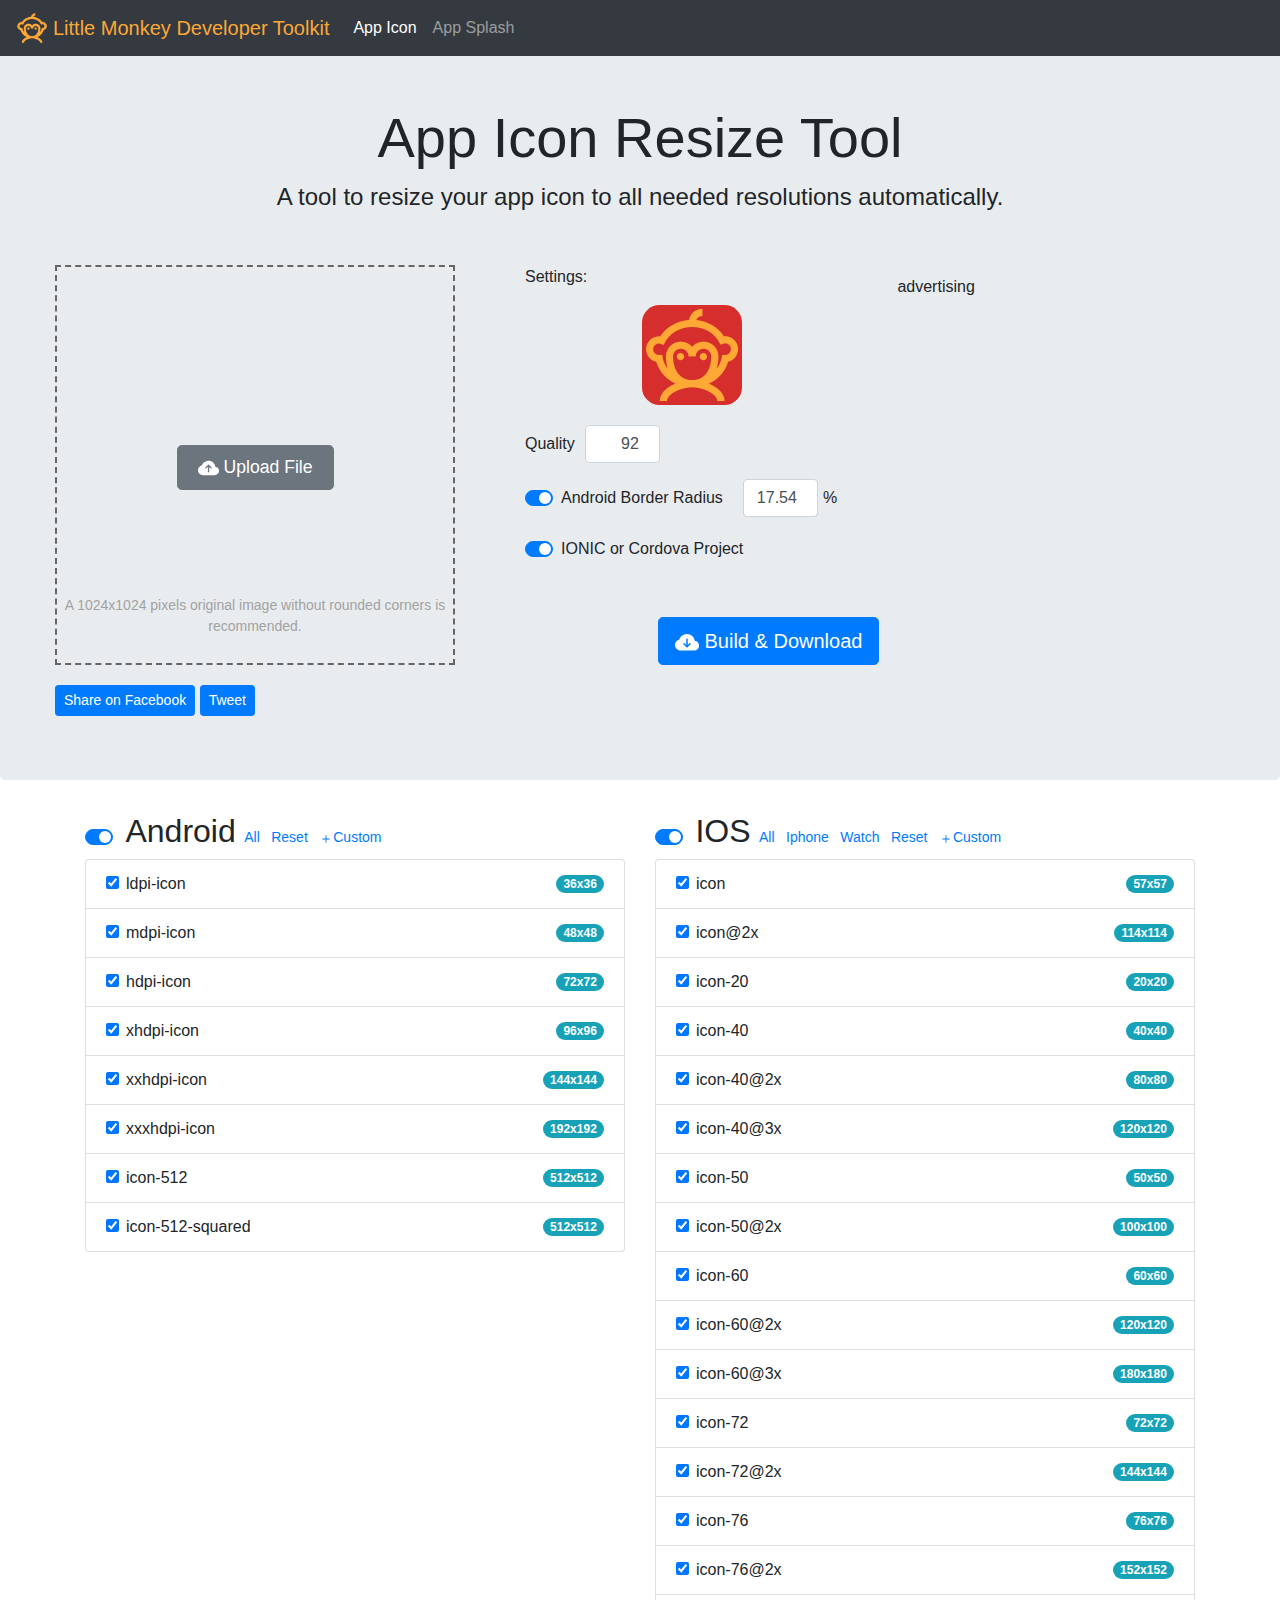
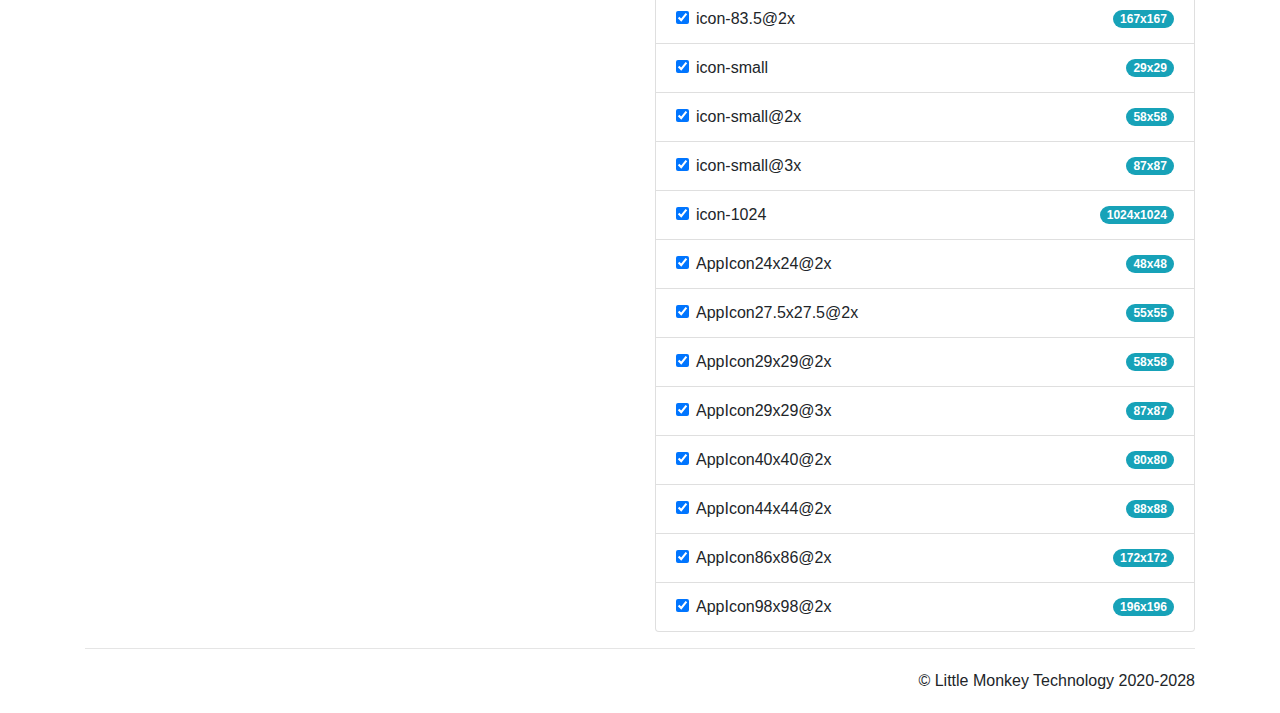
==== commit b5708401: "Update index.html" ====
--- a/index.html
+++ b/index.html
@@ -4,7 +4,16 @@
     <!-- Required meta tags -->
     <meta charset="utf-8">
     <meta name="viewport" content="width=device-width, initial-scale=1, shrink-to-fit=no">
-
+    <meta name="description" content="A developer toolkit webservice, include: app icon resize tool, app splash screen resize tool. Support iOS, Android and Watch.">
+	<meta name="author" content="Little Monkey Technology">
+	<meta name="keywords" content="developer, toolkit, app, icon, appicon, splash, splashscreen, resize, generator, online, website, web">
+	<meta name="copyright" content="Little Monkey Technology">
+	<meta property="og:site_name" content="Little Monkey Developer Toolkit">
+	<meta property="og:title" content="Little Monkey Developer Toolkit">
+	<meta property="og:description" content="A developer toolkit webservice, include: app icon resize tool, app splash screen resize tool. Support iOS, Android and Watch.">
+	<meta property="og:type" content="website">
+	<meta property="og:image" content="">
+	<meta property="og:url" content="http://www.littlemonkeystudy.com/">
     <!-- Bootstrap CSS -->
     <!--link rel="stylesheet" href="https://stackpath.bootstrapcdn.com/bootstrap/4.5.0/css/bootstrap.min.css" integrity="sha384-9aIt2nRpC12Uk9gS9baDl411NQApFmC26EwAOH8WgZl5MYYxFfc+NcPb1dKGj7Sk" crossorigin="anonymous"-->
 	
@@ -14,6 +23,16 @@
 	<link rel="icon" href="favicon.ico" type="images/x-icon">
 
     <title>Little Monkey Developer Toolkit</title>
+	<!-- Global site tag (gtag.js) - Google Analytics -->
+	<script async src="https://www.googletagmanager.com/gtag/js?id=UA-172008437-1"></script>
+	<script>
+	  window.dataLayer = window.dataLayer || [];
+	  function gtag(){dataLayer.push(arguments);}
+	  gtag('js', new Date());
+
+	  gtag('config', 'UA-172008437-1');
+	</script>
+	<script data-ad-client="ca-pub-4605280881480255" async src="https://pagead2.googlesyndication.com/pagead/js/adsbygoogle.js"></script>
   </head>
   <body>
     <nav class="navbar navbar-expand-md navbar-dark fixed-top bg-dark">
@@ -66,7 +85,7 @@
 			
 			<p class="only-icon">A 1024x1024 pixels original image without rounded corners is recommended.</p>
 			<p class="only-splash">A 2732x2732 pixels original image is recommended.</p>
-			<div id="previewdiv" style="display:block;">
+			<div id="previewdiv" style="display:none;">
 				<div id="ImgCon" onclick="showSafeArea()">
 					
 				</div>
@@ -121,7 +140,8 @@
 		</div>
 		<div style="clear:both;"></div>
 	 </div>
-
+	  <a type="button" class="btn btn-primary btn-sm fb-share-btn" href="https://www.facebook.com/sharer/sharer.php?u=http%3A%2F%2Fwww.littlemonkeystudy.com" target="_blank">Share on Facebook</a>
+	  <a type="button" class="btn btn-primary btn-sm twitter-share-btn" href="https://twitter.com/intent/tweet?text=Little%20Monkey%20Developer%20Toolkit&url=http%3A%2F%2Fwww.littlemonkeystudy.com" target="_blank">Tweet</a>
     </div>
   </div>
 
@@ -295,4 +315,4 @@
 	<script src="./script/jszip.min.js"></script>
 	<script src="./script/main.min.js"></script>
   </body>
-</html>+</html>
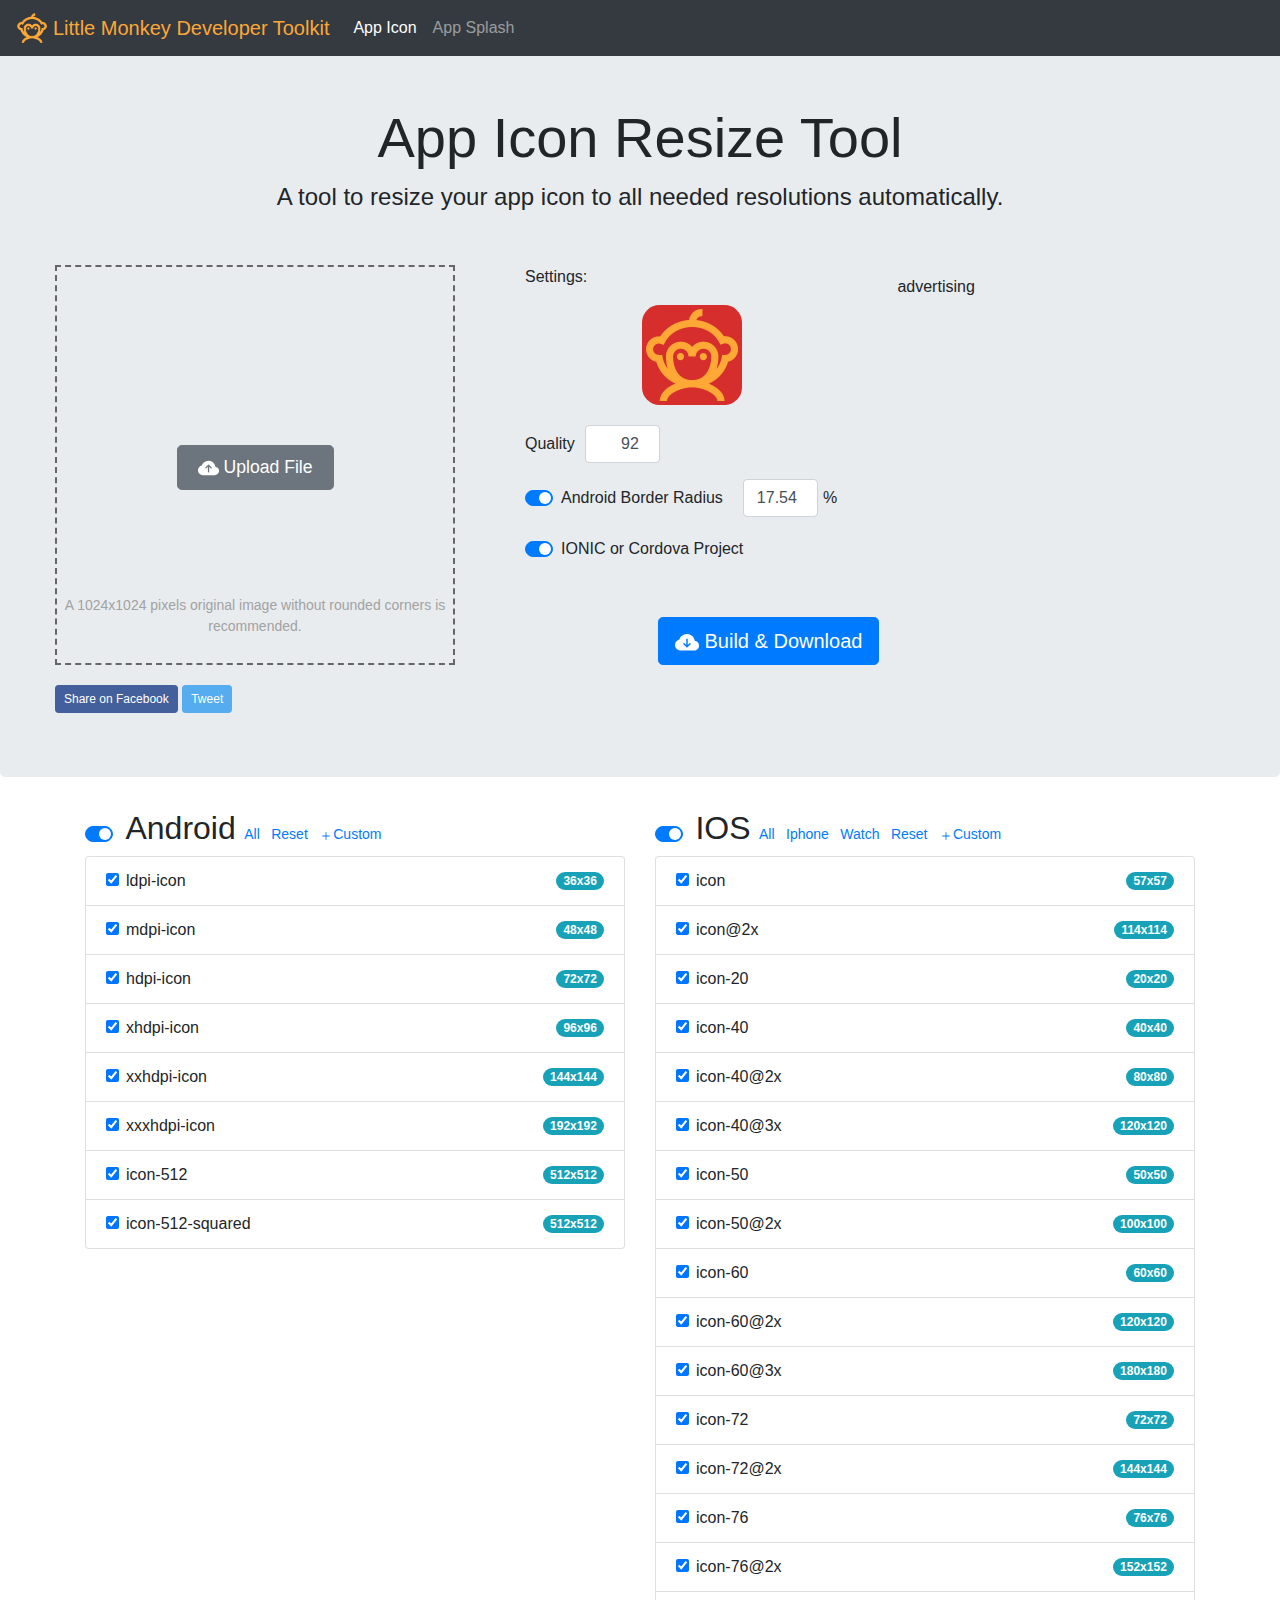
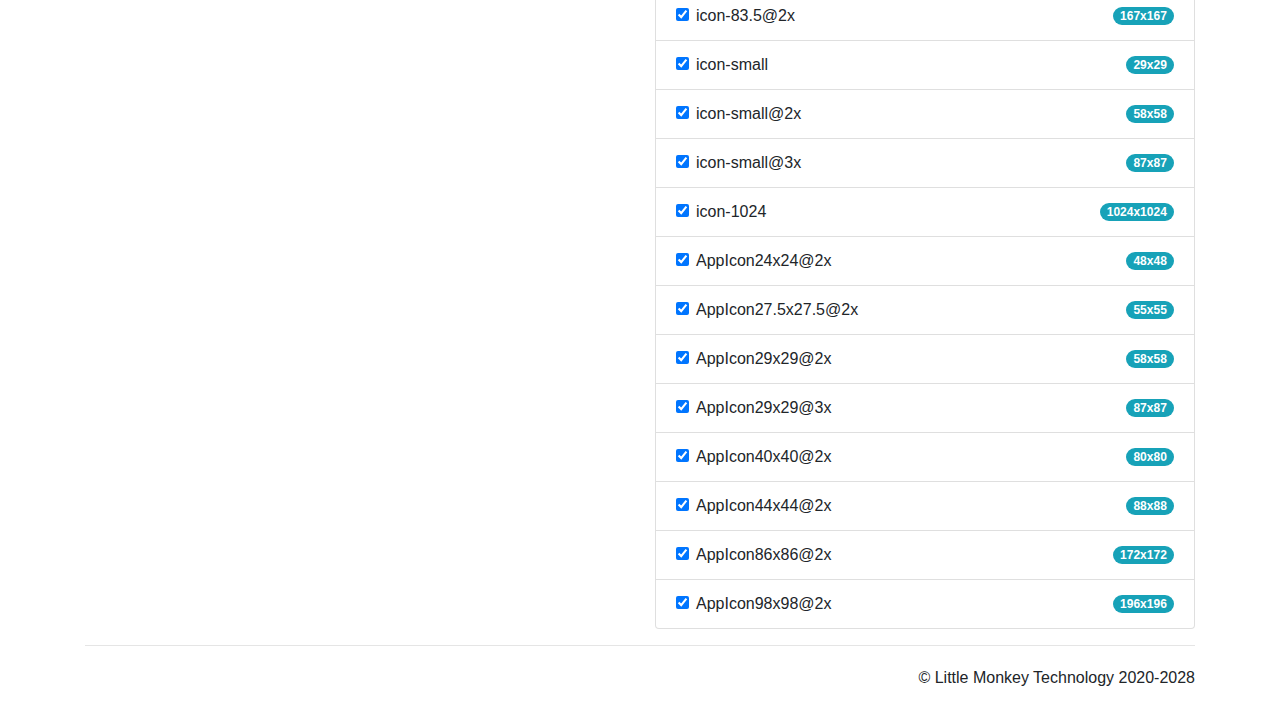
==== commit 2c622f22: "Update index.html" ====
--- a/index.html
+++ b/index.html
@@ -14,6 +14,7 @@
 	<meta property="og:type" content="website">
 	<meta property="og:image" content="">
 	<meta property="og:url" content="http://www.littlemonkeystudy.com/">
+	<meta name="msvalidate.01" content="14ADF18CFDDA9E4C2BDDEB6E5312C44B" />
     <!-- Bootstrap CSS -->
     <!--link rel="stylesheet" href="https://stackpath.bootstrapcdn.com/bootstrap/4.5.0/css/bootstrap.min.css" integrity="sha384-9aIt2nRpC12Uk9gS9baDl411NQApFmC26EwAOH8WgZl5MYYxFfc+NcPb1dKGj7Sk" crossorigin="anonymous"-->
 	
--- a/css/main.css
+++ b/css/main.css
@@ -194,4 +194,20 @@
  
  footer p{
 	 text-align: end;
- }+ }
+ .fb-share-btn{
+	 background-color:#43609C;
+	 border-color: #43609C;
+	 font-size:12px;
+ }
+ .fb-share-btn:hover{
+	 background-color:#5370AD;
+ }
+  .twitter-share-btn{
+	 background-color:#55ACEE;
+	 border-color: #55ACEE;
+	 font-size:12px;
+ }
+ .twitter-share-btn:hover{
+	 background-color:#74BBF0;
+ }
